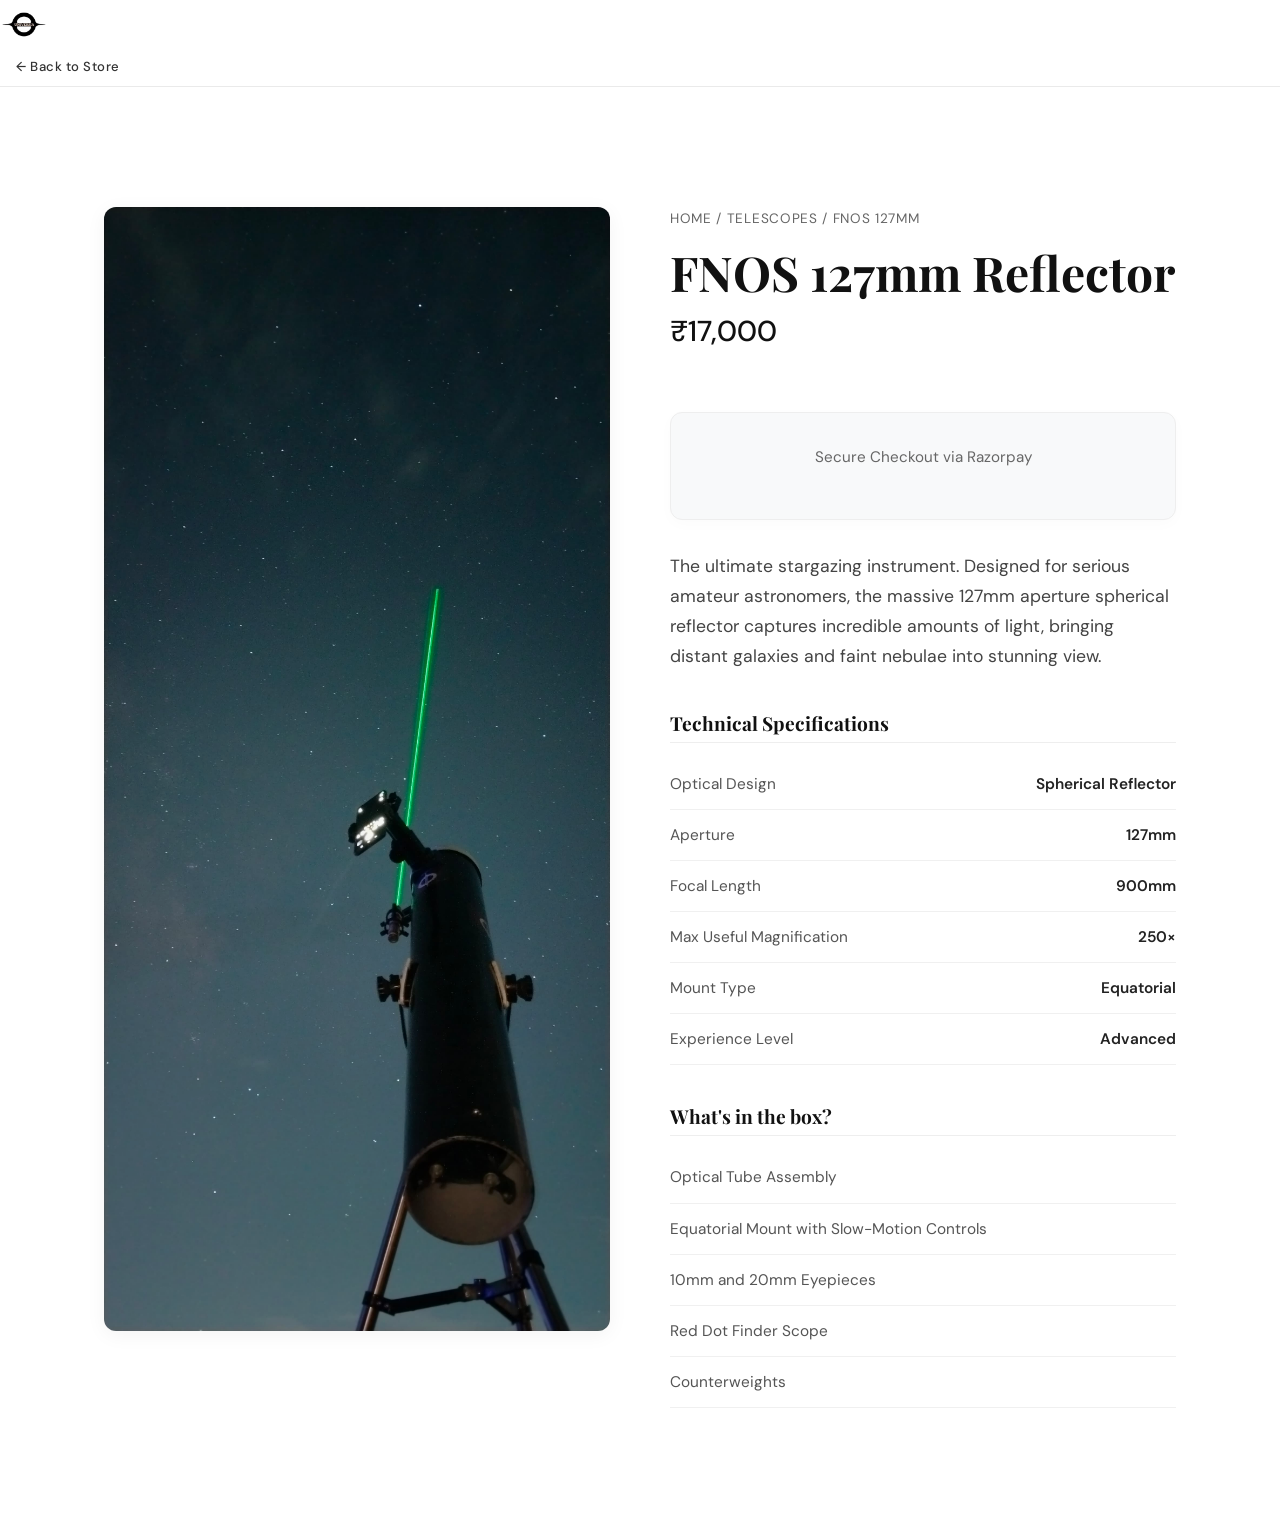
==== product-127mm.html @ 97c92d7d "feat: add dedicated e-commerce product pages with Razorpay placeholder" ====
<!DOCTYPE html>
<html lang="en">
<head>
    <meta charset="UTF-8">
    <meta name="viewport" content="width=device-width, initial-scale=1.0">
    <title>FNOS 127mm Reflector Telescope - Universia</title>
    
    <!-- Fonts -->
    <link rel="preconnect" href="https://fonts.googleapis.com">
    <link rel="preconnect" href="https://fonts.gstatic.com" crossorigin>
    <link href="https://fonts.googleapis.com/css2?family=DM+Sans:opsz,wght@9..40,300;9..40,400;9..40,500;9..40,600&family=Playfair+Display:ital,wght@0,400;0,600;0,700;1,400&display=swap" rel="stylesheet">
    
    <!-- CSS -->
    <link rel="stylesheet" href="styles.css">
    
    <!-- Favicon -->
    <link rel="icon" type="image/x-icon" href="images/favicon.ico">
</head>
<body class="ecommerce-page">
    
    <!-- Navigation -->
    <nav class="navbar ecommerce-nav">
        <div class="nav-container">
            <a href="index.html" class="logo">
                <img src="images/logo.png" alt="Universia Logo" class="logo-img">
            </a>
            <div class="nav-links">
                <a href="index.html#products" class="nav-link">← Back to Store</a>
            </div>
        </div>
    </nav>

    <!-- Product Showcase -->
    <section class="product-showcase">
        <div class="product-showcase-container">
            
            <!-- Left Column: Gallery -->
            <div class="product-gallery">
                <div class="product-main-image">
                    <img src="images/products/fnos-127mm.jpg" alt="FNOS 127mm Telescope">
                </div>
            </div>

            <!-- Right Column: Details & Checkout -->
            <div class="product-details-pane">
                <div class="product-breadcrumbs">
                    <a href="index.html">Home</a> / <a href="index.html#products">Telescopes</a> / FNOS 127mm
                </div>
                
                <h1 class="ecommerce-title">FNOS 127mm Reflector</h1>
                <div class="ecommerce-price">₹17,000</div>

                <!-- RAZORPAY CHECKOUT AREA -->
                <div class="razorpay-checkout-container">
                    <p class="razorpay-placeholder">Secure Checkout via Razorpay</p>
                    
                    <!-- 
                    MANAGER INSTRUCTIONS:
                    Paste your Razorpay Option B Payment Button snippet directly below this comment!
                    It should look something like:
                    <form><script src="https://checkout.razorpay.com/v1/payment-button.js" data-payment_button_id="pl_XXXX"></script></form>
                    -->
                    
                </div>
                <!-- END RAZORPAY CHECKOUT AREA -->

                <div class="ecommerce-description">
                    <p>The ultimate stargazing instrument. Designed for serious amateur astronomers, the massive 127mm aperture spherical reflector captures incredible amounts of light, bringing distant galaxies and faint nebulae into stunning view.</p>
                </div>

                <div class="ecommerce-specs">
                    <h3>Technical Specifications</h3>
                    <ul>
                        <li><span>Optical Design</span> <strong>Spherical Reflector</strong></li>
                        <li><span>Aperture</span> <strong>127mm</strong></li>
                        <li><span>Focal Length</span> <strong>900mm</strong></li>
                        <li><span>Max Useful Magnification</span> <strong>250×</strong></li>
                        <li><span>Mount Type</span> <strong>Equatorial</strong></li>
                        <li><span>Experience Level</span> <strong>Advanced</strong></li>
                    </ul>
                </div>
                
                <div class="ecommerce-specs">
                    <h3>What's in the box?</h3>
                    <ul>
                        <li><span>Optical Tube Assembly</span></li>
                        <li><span>Equatorial Mount with Slow-Motion Controls</span></li>
                        <li><span>10mm and 20mm Eyepieces</span></li>
                        <li><span>Red Dot Finder Scope</span></li>
                        <li><span>Counterweights</span></li>
                    </ul>
                </div>
            </div>
        </div>
    </section>

</body>
</html>
---- styles.css ----
/* ═══════════════════════════════════════════════════════════════
   UNIVERSIA — Main Stylesheet
   Design: Deep space palette with warm amber accents
   Fonts: Playfair Display (serif headings) + DM Sans (body)
   ═══════════════════════════════════════════════════════════════ */

/* ─── Reset & Base ─────────────────────────────────────────── */
*, *::before, *::after {
    margin: 0;
    padding: 0;
    box-sizing: border-box;
}

:root {
    /* Deep space palette */
    --bg-deep: #06080f;
    --bg-primary: #0a0e1a;
    --bg-elevated: #0f1628;
    --bg-card: #111a2e;
    --bg-card-hover: #162040;

    /* Warm amber accent — like starlight */
    --accent: #d4a853;
    --accent-light: #e8c47c;
    --accent-dim: #9a7430;
    --accent-glow: rgba(212, 168, 83, 0.15);
    --accent-glow-strong: rgba(212, 168, 83, 0.3);

    /* Text */
    --text-primary: #e8e4dd;
    --text-secondary: #9a978f;
    --text-dim: #5c5a54;
    --text-inverse: #0a0e1a;

    /* Borders */
    --border-subtle: rgba(232, 196, 124, 0.08);
    --border-medium: rgba(232, 196, 124, 0.15);
    --border-accent: rgba(212, 168, 83, 0.4);

    /* Spacing */
    --section-pad: clamp(80px, 10vw, 140px);
    --container-max: 1200px;
    --container-wide: 1400px;

    /* Type scale */
    --fs-hero: clamp(3.2rem, 8vw, 7rem);
    --fs-h2: clamp(2rem, 4vw, 3.5rem);
    --fs-h3: clamp(1.2rem, 2vw, 1.6rem);
    --fs-body: clamp(0.95rem, 1.2vw, 1.1rem);
    --fs-small: clamp(0.8rem, 0.9vw, 0.9rem);
    --fs-tag: 0.72rem;

    /* Radius */
    --radius-sm: 6px;
    --radius-md: 12px;
    --radius-lg: 20px;
    --radius-xl: 32px;

    /* Transitions */
    --ease-out: cubic-bezier(0.25, 0.46, 0.45, 0.94);
    --ease-spring: cubic-bezier(0.34, 1.56, 0.64, 1);
    --transition-fast: 200ms var(--ease-out);
    --transition-medium: 400ms var(--ease-out);
    --transition-slow: 700ms var(--ease-out);
}

html {
    scroll-behavior: smooth;
    -webkit-font-smoothing: antialiased;
    -moz-osx-font-smoothing: grayscale;
}

body {
    font-family: 'DM Sans', -apple-system, BlinkMacSystemFont, sans-serif;
    font-size: var(--fs-body);
    line-height: 1.7;
    color: var(--text-primary);
    background-color: var(--bg-deep);
    overflow-x: hidden;
}

a {
    color: var(--accent-light);
    text-decoration: none;
    transition: color var(--transition-fast);
}
a:hover {
    color: var(--accent);
}

img {
    max-width: 100%;
    height: auto;
    display: block;
}

h1, h2, h3, h4 {
    font-family: 'Playfair Display', Georgia, 'Times New Roman', serif;
    font-weight: 700;
    line-height: 1.15;
    color: var(--text-primary);
}

/* ─── Utility Classes ──────────────────────────────────────── */
.section-container {
    max-width: var(--container-max);
    margin: 0 auto;
    padding: 0 clamp(20px, 4vw, 40px);
}

.section-tag {
    display: inline-block;
    font-family: 'DM Sans', sans-serif;
    font-size: var(--fs-tag);
    font-weight: 600;
    letter-spacing: 0.2em;
    text-transform: uppercase;
    color: var(--accent);
    margin-bottom: 16px;
    position: relative;
    padding-left: 28px;
}
.section-tag::before {
    content: '';
    position: absolute;
    left: 0;
    top: 50%;
    width: 18px;
    height: 1px;
    background: var(--accent);
}

.section-heading {
    font-size: var(--fs-h2);
    margin-bottom: 20px;
    color: var(--text-primary);
}
.section-heading em {
    color: var(--accent-light);
    font-style: italic;
}

.section-subtext {
    font-size: var(--fs-body);
    color: var(--text-secondary);
    max-width: 560px;
    line-height: 1.8;
}

.section-header.centered {
    text-align: center;
    margin-bottom: 60px;
}
.section-header.centered .section-subtext {
    margin: 0 auto;
}
.section-header.centered .section-tag {
    padding-left: 0;
}
.section-header.centered .section-tag::before {
    display: none;
}

/* ─── Buttons ──────────────────────────────────────────────── */
.btn {
    display: inline-flex;
    align-items: center;
    gap: 8px;
    font-family: 'DM Sans', sans-serif;
    font-size: 0.9rem;
    font-weight: 600;
    padding: 14px 32px;
    border-radius: var(--radius-xl);
    border: none;
    cursor: pointer;
    transition: all var(--transition-medium);
    text-decoration: none;
    letter-spacing: 0.01em;
}

.btn-primary {
    background: linear-gradient(135deg, var(--accent), var(--accent-dim));
    color: var(--text-inverse);
    box-shadow: 0 4px 24px rgba(212, 168, 83, 0.25);
}
.btn-primary:hover {
    transform: translateY(-2px);
    box-shadow: 0 8px 36px rgba(212, 168, 83, 0.4);
    color: var(--text-inverse);
}

.btn-outline {
    background: transparent;
    color: var(--accent-light);
    border: 1px solid var(--border-accent);
}
.btn-outline:hover {
    background: var(--accent-glow);
    transform: translateY(-2px);
    color: var(--accent-light);
}

.btn-small {
    padding: 10px 24px;
    font-size: 0.82rem;
}

.btn-full {
    width: 100%;
    justify-content: center;
}

/* ─── Reveal Animations ───────────────────────────────────── */
.reveal-up {
    opacity: 0;
    transform: translateY(40px);
    transition: opacity 0.8s var(--ease-out), transform 0.8s var(--ease-out);
    transition-delay: var(--delay, 0s);
}
.reveal-up.revealed {
    opacity: 1;
    transform: translateY(0);
}


/* ═══════════════════════════════════════════════════════════
   NAVIGATION
   ═══════════════════════════════════════════════════════════ */
.site-header {
    position: fixed;
    top: 0;
    left: 0;
    right: 0;
    z-index: 1000;
    padding: 0 clamp(20px, 4vw, 48px);
    transition: all var(--transition-medium);
}

.site-header.scrolled {
    background: rgba(6, 8, 15, 0.85);
    backdrop-filter: blur(20px);
    -webkit-backdrop-filter: blur(20px);
    border-bottom: 1px solid var(--border-subtle);
}

.header-inner {
    max-width: var(--container-wide);
    margin: 0 auto;
    display: flex;
    align-items: center;
    justify-content: space-between;
    height: 80px;
}

.logo {
    display: flex;
    align-items: center;
    gap: 10px;
    text-decoration: none;
    color: var(--text-primary);
}
.logo:hover { color: var(--text-primary); }

.logo-mark {
    font-size: 1.4rem;
    color: var(--accent);
    animation: twinkle 3s ease-in-out infinite;
}

.logo-text {
    font-family: 'DM Sans', sans-serif;
    font-size: 1.15rem;
    font-weight: 700;
    letter-spacing: 0.22em;
    color: var(--text-primary);
}

@keyframes twinkle {
    0%, 100% { opacity: 1; transform: scale(1); }
    50% { opacity: 0.6; transform: scale(0.85); }
}

.nav-links {
    display: flex;
    list-style: none;
    gap: 8px;
}

.nav-link {
    font-family: 'DM Sans', sans-serif;
    font-size: 0.82rem;
    font-weight: 500;
    letter-spacing: 0.04em;
    color: var(--text-secondary);
    padding: 8px 16px;
    border-radius: var(--radius-xl);
    transition: all var(--transition-fast);
    text-decoration: none;
}
.nav-link:hover,
.nav-link.active {
    color: var(--text-primary);
    background: rgba(232, 196, 124, 0.06);
}
.nav-link.active {
    color: var(--accent-light);
}

/* Mobile toggle */
.mobile-toggle {
    display: none;
    flex-direction: column;
    gap: 5px;
    background: none;
    border: none;
    cursor: pointer;
    padding: 8px;
    z-index: 1001;
}
.mobile-toggle span {
    width: 24px;
    height: 2px;
    background: var(--text-primary);
    border-radius: 2px;
    transition: all var(--transition-fast);
}
.mobile-toggle.open span:nth-child(1) {
    transform: rotate(45deg) translate(5px, 5px);
}
.mobile-toggle.open span:nth-child(2) {
    opacity: 0;
}
.mobile-toggle.open span:nth-child(3) {
    transform: rotate(-45deg) translate(5px, -5px);
}


/* ═══════════════════════════════════════════════════════════
   HERO SECTION
   ═══════════════════════════════════════════════════════════ */
.hero-section {
    position: relative;
    min-height: 100vh;
    display: flex;
    align-items: center;
    justify-content: center;
    overflow: hidden;
}

.star-canvas {
    position: absolute;
    inset: 0;
    width: 100%;
    height: 100%;
    z-index: 1;
}

.hero-bg-image {
    position: absolute;
    inset: 0;
    background: url('images/hero-bg.png') center/cover no-repeat;
    opacity: 0.35;
    z-index: 2;
}

.hero-overlay {
    position: absolute;
    inset: 0;
    background:
        radial-gradient(ellipse at 30% 80%, rgba(212, 168, 83, 0.06) 0%, transparent 60%),
        linear-gradient(to top, var(--bg-deep) 0%, transparent 40%),
        linear-gradient(to bottom, rgba(6, 8, 15, 0.4) 0%, transparent 30%);
    z-index: 3;
}

.hero-content {
    position: relative;
    z-index: 4;
    text-align: center;
    padding: 0 clamp(20px, 4vw, 40px);
    max-width: 900px;
}

.hero-eyebrow {
    font-family: 'DM Sans', sans-serif;
    font-size: var(--fs-tag);
    font-weight: 500;
    letter-spacing: 0.25em;
    text-transform: uppercase;
    color: var(--accent);
    margin-bottom: 24px;
    opacity: 0.9;
}

.hero-title {
    font-size: var(--fs-hero);
    font-weight: 800;
    line-height: 1.05;
    margin-bottom: 28px;
}

.hero-line {
    display: block;
}

.hero-line-accent {
    color: var(--accent-light);
    font-style: italic;
    position: relative;
}

.hero-subtitle {
    font-size: clamp(1rem, 1.4vw, 1.2rem);
    color: var(--text-secondary);
    max-width: 620px;
    margin: 0 auto 40px;
    line-height: 1.8;
}

.hero-cta {
    display: flex;
    gap: 16px;
    justify-content: center;
    flex-wrap: wrap;
    margin-bottom: 80px;
}

.hero-scroll-hint {
    display: flex;
    flex-direction: column;
    align-items: center;
    gap: 12px;
    color: var(--text-dim);
    font-size: 0.72rem;
    letter-spacing: 0.15em;
    text-transform: uppercase;
}

.scroll-line {
    width: 1px;
    height: 40px;
    background: linear-gradient(to bottom, var(--accent-dim), transparent);
    animation: scrollPulse 2s ease-in-out infinite;
}

@keyframes scrollPulse {
    0%, 100% { opacity: 0.3; transform: scaleY(0.6); }
    50% { opacity: 1; transform: scaleY(1); }
}


/* ═══════════════════════════════════════════════════════════
   ABOUT SECTION
   ═══════════════════════════════════════════════════════════ */
.about-section {
    padding: var(--section-pad) 0;
    position: relative;
    background: var(--bg-primary);
}

.about-section::before {
    content: '';
    position: absolute;
    top: 0;
    left: 0;
    right: 0;
    height: 1px;
    background: linear-gradient(90deg, transparent, var(--border-medium), transparent);
}

.about-grid {
    display: grid;
    grid-template-columns: 1fr 1fr;
    gap: clamp(40px, 6vw, 100px);
    align-items: center;
}

.about-text .section-heading {
    margin-bottom: 28px;
}

.about-description {
    color: var(--text-secondary);
    margin-bottom: 20px;
    line-height: 1.85;
}

.about-stats {
    display: grid;
    grid-template-columns: repeat(3, 1fr);
    gap: 24px;
    margin-top: 40px;
    padding-top: 32px;
    border-top: 1px solid var(--border-subtle);
}

.stat {
    text-align: left;
}

.stat-number {
    font-family: 'Playfair Display', serif;
    font-size: clamp(2rem, 3vw, 2.8rem);
    font-weight: 700;
    color: var(--accent-light);
    display: inline;
}

.stat-suffix {
    font-family: 'Playfair Display', serif;
    font-size: clamp(1.4rem, 2vw, 1.8rem);
    color: var(--accent);
}

.stat-label {
    display: block;
    font-size: var(--fs-small);
    color: var(--text-dim);
    margin-top: 4px;
    letter-spacing: 0.02em;
}

/* About visual — stacked images */
.about-visual {
    position: relative;
}

.about-image-stack {
    position: relative;
    aspect-ratio: 4/5;
}

.about-img {
    border-radius: var(--radius-lg);
    overflow: hidden;
    box-shadow: 0 20px 60px rgba(0, 0, 0, 0.4);
}

.about-img img {
    width: 100%;
    height: 100%;
    object-fit: cover;
}

.about-img-main {
    width: 85%;
    height: 80%;
    position: relative;
    z-index: 2;
}

.about-img-accent {
    position: absolute;
    bottom: 0;
    right: 0;
    width: 55%;
    height: 50%;
    z-index: 3;
    border: 3px solid var(--bg-primary);
}

.about-decoration {
    position: absolute;
    top: -20px;
    right: 30px;
    width: 120px;
    height: 120px;
    color: var(--accent-dim);
    opacity: 0.4;
    z-index: 1;
    animation: orbitSpin 20s linear infinite;
}

@keyframes orbitSpin {
    from { transform: rotate(0deg); }
    to { transform: rotate(360deg); }
}


/* ═══════════════════════════════════════════════════════════
   PRODUCTS SECTION
   ═══════════════════════════════════════════════════════════ */
.products-section {
    padding: var(--section-pad) 0;
    position: relative;
    background: var(--bg-deep);
}

.products-grid {
    display: grid;
    grid-template-columns: repeat(3, 1fr);
    gap: 28px;
    margin-top: 20px;
}

.product-card {
    background: var(--bg-card);
    border-radius: var(--radius-lg);
    border: 1px solid var(--border-subtle);
    overflow: hidden;
    transition: all var(--transition-medium);
    position: relative;
}

.product-card:hover {
    transform: translateY(-8px);
    border-color: var(--border-medium);
    box-shadow: 0 20px 60px rgba(0, 0, 0, 0.3);
}

.product-card-featured {
    border-color: var(--border-accent);
    background: linear-gradient(175deg, var(--bg-card-hover), var(--bg-card));
}
.product-card-featured:hover {
    border-color: var(--accent);
    box-shadow: 0 20px 60px rgba(212, 168, 83, 0.15), 0 0 0 1px var(--accent-glow);
}

.product-badge {
    position: absolute;
    top: 16px;
    left: 16px;
    z-index: 5;
    font-family: 'DM Sans', sans-serif;
    font-size: 0.68rem;
    font-weight: 700;
    letter-spacing: 0.1em;
    text-transform: uppercase;
    padding: 5px 14px;
    border-radius: var(--radius-xl);
    background: rgba(255, 255, 255, 0.08);
    color: var(--text-secondary);
    backdrop-filter: blur(8px);
}

.product-badge-gold {
    background: rgba(212, 168, 83, 0.2);
    color: var(--accent-light);
    border: 1px solid rgba(212, 168, 83, 0.3);
}

.product-image {
    position: relative;
    height: 260px;
    display: flex;
    align-items: center;
    justify-content: center;
    padding: 20px;
    overflow: hidden;
    background: linear-gradient(180deg, rgba(15, 22, 40, 0.5), rgba(17, 26, 46, 0.8));
}

.product-image img {
    max-height: 220px;
    width: auto;
    object-fit: contain;
    transition: transform var(--transition-medium);
    filter: drop-shadow(0 10px 30px rgba(0, 0, 0, 0.5));
}

.product-card:hover .product-image img {
    transform: scale(1.05);
}

.product-glow {
    position: absolute;
    bottom: -20px;
    left: 50%;
    transform: translateX(-50%);
    width: 120px;
    height: 60px;
    background: radial-gradient(ellipse, var(--accent-glow) 0%, transparent 70%);
    opacity: 0;
    transition: opacity var(--transition-medium);
}
.product-card:hover .product-glow {
    opacity: 1;
}

.product-info {
    padding: 24px;
}

.product-name {
    font-family: 'DM Sans', sans-serif;
    font-size: 1.2rem;
    font-weight: 700;
    margin-bottom: 2px;
}

.product-type {
    font-size: var(--fs-small);
    color: var(--text-dim);
    margin-bottom: 20px;
}

.product-specs {
    list-style: none;
    display: flex;
    flex-direction: column;
    gap: 8px;
    margin-bottom: 24px;
}

.product-specs li {
    display: flex;
    justify-content: space-between;
    font-size: var(--fs-small);
    padding-bottom: 8px;
    border-bottom: 1px solid var(--border-subtle);
}

.spec-label {
    color: var(--text-dim);
}
.spec-value {
    color: var(--text-primary);
    font-weight: 600;
}

.product-footer {
    display: flex;
    align-items: center;
    justify-content: space-between;
    padding-top: 4px;
}

.product-price {
    font-family: 'Playfair Display', serif;
    font-size: 1.5rem;
    font-weight: 700;
    color: var(--accent-light);
}


/* ═══════════════════════════════════════════════════════════
   EXPERIENCES SECTION
   ═══════════════════════════════════════════════════════════ */
.experiences-section {
    padding: var(--section-pad) 0;
    background: var(--bg-primary);
    position: relative;
}

.experiences-section::before {
    content: '';
    position: absolute;
    top: 0;
    left: 0;
    right: 0;
    height: 1px;
    background: linear-gradient(90deg, transparent, var(--border-medium), transparent);
}

.experiences-section .section-header {
    margin-bottom: 50px;
}

.experiences-grid {
    display: grid;
    grid-template-columns: 1fr 1fr;
    gap: 28px;
}

.experience-card {
    background: var(--bg-card);
    border-radius: var(--radius-lg);
    overflow: hidden;
    border: 1px solid var(--border-subtle);
    transition: all var(--transition-medium);
}

.experience-card:hover {
    transform: translateY(-4px);
    border-color: var(--border-medium);
    box-shadow: 0 16px 48px rgba(0, 0, 0, 0.3);
}

.experience-card-wide {
    grid-column: span 2;
    display: grid;
    grid-template-columns: 1.2fr 1fr;
}

.experience-image {
    position: relative;
    height: 220px;
    overflow: hidden;
}

.experience-card-wide .experience-image {
    height: 100%;
    min-height: 280px;
}

.experience-image img {
    width: 100%;
    height: 100%;
    object-fit: cover;
    transition: transform var(--transition-slow);
}
.experience-card:hover .experience-image img {
    transform: scale(1.05);
}

.experience-date {
    position: absolute;
    top: 16px;
    right: 16px;
    padding: 6px 16px;
    border-radius: var(--radius-xl);
    background: rgba(6, 8, 15, 0.7);
    backdrop-filter: blur(8px);
}

.date-label {
    font-family: 'DM Sans', sans-serif;
    font-size: 0.72rem;
    font-weight: 600;
    letter-spacing: 0.08em;
    color: var(--accent-light);
    text-transform: uppercase;
}

.experience-info {
    padding: 28px;
}

.experience-category {
    font-family: 'DM Sans', sans-serif;
    font-size: var(--fs-tag);
    font-weight: 600;
    letter-spacing: 0.15em;
    text-transform: uppercase;
    color: var(--accent);
    margin-bottom: 8px;
    display: block;
}

.experience-title {
    font-size: var(--fs-h3);
    margin-bottom: 12px;
}

.experience-desc {
    font-size: var(--fs-small);
    color: var(--text-secondary);
    margin-bottom: 20px;
    line-height: 1.7;
}


/* ═══════════════════════════════════════════════════════════
   GALLERY SECTION
   ═══════════════════════════════════════════════════════════ */
.gallery-section {
    padding: var(--section-pad) 0;
    background: var(--bg-deep);
}

.gallery-grid {
    display: grid;
    grid-template-columns: repeat(3, 1fr);
    grid-auto-rows: 260px;
    gap: 16px;
}

.gallery-item {
    position: relative;
    border-radius: var(--radius-md);
    overflow: hidden;
    cursor: pointer;
}

.gallery-item img {
    width: 100%;
    height: 100%;
    object-fit: cover;
    transition: transform 0.6s var(--ease-out);
}
.gallery-item:hover img {
    transform: scale(1.08);
}

.gallery-item-tall {
    grid-row: span 2;
}

.gallery-item-wide {
    grid-column: span 2;
}

.gallery-caption {
    position: absolute;
    bottom: 0;
    left: 0;
    right: 0;
    padding: 20px;
    background: linear-gradient(to top, rgba(6, 8, 15, 0.9) 0%, transparent 100%);
    transform: translateY(100%);
    transition: transform var(--transition-medium);
}
.gallery-item:hover .gallery-caption {
    transform: translateY(0);
}

.gallery-caption span {
    display: block;
    font-family: 'Playfair Display', serif;
    font-size: 1.1rem;
    font-weight: 600;
    color: var(--text-primary);
}

.gallery-caption small {
    font-size: 0.75rem;
    color: var(--text-dim);
    letter-spacing: 0.05em;
}


/* ═══════════════════════════════════════════════════════════
   TESTIMONIALS SECTION
   ═══════════════════════════════════════════════════════════ */
.testimonials-section {
    padding: var(--section-pad) 0;
    background: var(--bg-primary);
    position: relative;
    overflow: hidden;
}

.testimonials-section::before {
    content: '';
    position: absolute;
    top: 0;
    left: 0;
    right: 0;
    height: 1px;
    background: linear-gradient(90deg, transparent, var(--border-medium), transparent);
}

.testimonials-track {
    display: grid;
    grid-template-columns: repeat(4, 1fr);
    gap: 24px;
}

.testimonial-card {
    background: var(--bg-card);
    border: 1px solid var(--border-subtle);
    border-radius: var(--radius-lg);
    padding: 32px;
    transition: all var(--transition-medium);
}
.testimonial-card:hover {
    border-color: var(--border-medium);
    transform: translateY(-4px);
}

.testimonial-stars {
    color: var(--accent);
    font-size: 0.9rem;
    letter-spacing: 2px;
    margin-bottom: 16px;
}

.testimonial-text {
    font-size: var(--fs-small);
    color: var(--text-secondary);
    line-height: 1.8;
    margin-bottom: 24px;
    font-style: italic;
}

.testimonial-author {
    display: flex;
    align-items: center;
    gap: 12px;
}

.author-avatar {
    width: 40px;
    height: 40px;
    border-radius: 50%;
    background: linear-gradient(135deg, var(--accent-dim), var(--accent));
    display: flex;
    align-items: center;
    justify-content: center;
    font-family: 'DM Sans', sans-serif;
    font-weight: 700;
    font-size: 0.85rem;
    color: var(--text-inverse);
    flex-shrink: 0;
}

.author-name {
    display: block;
    font-size: 0.85rem;
    font-weight: 600;
    color: var(--text-primary);
}

.author-detail {
    font-size: 0.72rem;
    color: var(--text-dim);
}


/* ═══════════════════════════════════════════════════════════
   CONTACT SECTION
   ═══════════════════════════════════════════════════════════ */
.contact-section {
    padding: var(--section-pad) 0;
    background: var(--bg-deep);
}

.contact-grid {
    display: grid;
    grid-template-columns: 1fr 1.1fr;
    gap: clamp(40px, 6vw, 80px);
    align-items: start;
}

.contact-description {
    color: var(--text-secondary);
    margin-bottom: 36px;
    line-height: 1.8;
}

.contact-details {
    display: flex;
    flex-direction: column;
    gap: 20px;
}

.contact-item {
    display: flex;
    gap: 16px;
    align-items: flex-start;
}

.contact-icon {
    font-size: 1.2rem;
    flex-shrink: 0;
    margin-top: 2px;
}

.contact-item strong {
    display: block;
    font-size: 0.85rem;
    font-weight: 600;
    color: var(--text-primary);
    margin-bottom: 2px;
}

.contact-item p {
    font-size: var(--fs-small);
    color: var(--text-secondary);
    line-height: 1.6;
}

.contact-item a {
    color: var(--accent-light);
}
.contact-item a:hover {
    color: var(--accent);
    text-decoration: underline;
}

/* Contact Form */
.contact-form-wrap {
    background: var(--bg-card);
    border: 1px solid var(--border-subtle);
    border-radius: var(--radius-lg);
    padding: clamp(28px, 4vw, 40px);
}

.contact-form {
    display: flex;
    flex-direction: column;
    gap: 20px;
}

.form-row {
    display: grid;
    grid-template-columns: 1fr 1fr;
    gap: 16px;
}

.form-group {
    display: flex;
    flex-direction: column;
    gap: 6px;
}

.form-group label {
    font-size: 0.78rem;
    font-weight: 600;
    color: var(--text-secondary);
    letter-spacing: 0.03em;
}

.form-group input,
.form-group select,
.form-group textarea {
    font-family: 'DM Sans', sans-serif;
    font-size: 0.9rem;
    padding: 12px 16px;
    border: 1px solid var(--border-subtle);
    border-radius: var(--radius-sm);
    background: var(--bg-elevated);
    color: var(--text-primary);
    outline: none;
    transition: border-color var(--transition-fast);
}

.form-group input::placeholder,
.form-group textarea::placeholder {
    color: var(--text-dim);
}

.form-group input:focus,
.form-group select:focus,
.form-group textarea:focus {
    border-color: var(--accent-dim);
    box-shadow: 0 0 0 3px var(--accent-glow);
}

.form-group select {
    cursor: pointer;
    appearance: none;
    background-image: url("data:image/svg+xml,%3Csvg width='12' height='8' viewBox='0 0 12 8' fill='none' xmlns='http://www.w3.org/2000/svg'%3E%3Cpath d='M1 1.5L6 6.5L11 1.5' stroke='%239a978f' stroke-width='1.5' stroke-linecap='round' stroke-linejoin='round'/%3E%3C/svg%3E");
    background-repeat: no-repeat;
    background-position: right 16px center;
    padding-right: 40px;
}

.form-group textarea {
    resize: vertical;
    min-height: 100px;
}


/* ═══════════════════════════════════════════════════════════
   FOOTER
   ═══════════════════════════════════════════════════════════ */
.site-footer {
    background: var(--bg-primary);
    border-top: 1px solid var(--border-subtle);
    padding: 60px 0 0;
}

.footer-inner {
    max-width: var(--container-max);
    margin: 0 auto;
    padding: 0 clamp(20px, 4vw, 40px);
}

.footer-top {
    display: grid;
    grid-template-columns: 1.5fr 2fr;
    gap: 60px;
    padding-bottom: 48px;
}

.footer-tagline {
    color: var(--text-dim);
    font-size: var(--fs-small);
    margin-top: 12px;
    max-width: 300px;
    line-height: 1.7;
}

.footer-links-group {
    display: grid;
    grid-template-columns: repeat(3, 1fr);
    gap: 40px;
}

.footer-col h4 {
    font-family: 'DM Sans', sans-serif;
    font-size: 0.82rem;
    font-weight: 700;
    letter-spacing: 0.08em;
    text-transform: uppercase;
    color: var(--text-primary);
    margin-bottom: 16px;
}

.footer-col ul {
    list-style: none;
    display: flex;
    flex-direction: column;
    gap: 10px;
}

.footer-col a {
    font-size: var(--fs-small);
    color: var(--text-dim);
    transition: color var(--transition-fast);
}
.footer-col a:hover {
    color: var(--accent-light);
}

.footer-bottom {
    border-top: 1px solid var(--border-subtle);
    padding: 24px 0;
    text-align: center;
}

.footer-bottom p {
    font-size: 0.78rem;
    color: var(--text-dim);
}


/* ═══════════════════════════════════════════════════════════
   WHATSAPP FAB
   ═══════════════════════════════════════════════════════════ */
.whatsapp-fab {
    position: fixed;
    bottom: 28px;
    right: 28px;
    z-index: 900;
    width: 56px;
    height: 56px;
    border-radius: 50%;
    background: #25d366;
    display: flex;
    align-items: center;
    justify-content: center;
    box-shadow: 0 4px 20px rgba(37, 211, 102, 0.35);
    transition: all var(--transition-fast);
}
.whatsapp-fab:hover {
    transform: scale(1.1) translateY(-2px);
    box-shadow: 0 8px 30px rgba(37, 211, 102, 0.5);
}


/* ═══════════════════════════════════════════════════════════
   LIGHTBOX
   ═══════════════════════════════════════════════════════════ */
.lightbox {
    display: none;
    position: fixed;
    inset: 0;
    z-index: 2000;
    background: rgba(6, 8, 15, 0.95);
    backdrop-filter: blur(10px);
    align-items: center;
    justify-content: center;
    padding: 40px;
}
.lightbox.open {
    display: flex;
}

.lightbox-close {
    position: absolute;
    top: 24px;
    right: 32px;
    font-size: 2rem;
    color: var(--text-primary);
    background: none;
    border: none;
    cursor: pointer;
    transition: color var(--transition-fast);
    z-index: 2001;
}
.lightbox-close:hover {
    color: var(--accent);
}

.lightbox-img {
    max-width: 90vw;
    max-height: 85vh;
    object-fit: contain;
    border-radius: var(--radius-md);
}


/* ═══════════════════════════════════════════════════════════
   RESPONSIVE DESIGN
   ═══════════════════════════════════════════════════════════ */

/* Tablet */
@media (max-width: 1024px) {
    .products-grid {
        grid-template-columns: repeat(3, 1fr);
        gap: 20px;
    }

    .testimonials-track {
        grid-template-columns: repeat(2, 1fr);
    }

    .about-grid {
        gap: 40px;
    }
}

/* ═══════════════════════════════════════════════════════════════
   TEAM SECTION
   ═══════════════════════════════════════════════════════════════ */
.team-section {
    padding: var(--section-pad) 0;
    background: var(--bg-deep);
}
.team-accordion {
    display: flex;
    width: 100%;
    height: 600px;
    gap: 16px;
}
.team-slice {
    flex: 1;
    position: relative;
    border-radius: var(--radius-lg);
    overflow: hidden;
    transition: flex 0.6s cubic-bezier(0.25, 1, 0.5, 1);
    cursor: pointer;
    background: var(--bg-card);
}
.team-slice:hover {
    flex: 2.5;
}
.slice-bg {
    position: absolute;
    top: 0; 
    left: 0; 
    width: 100%; 
    height: 100%;
}
.slice-bg img {
    width: 100%; 
    height: 100%; 
    object-fit: cover;
    object-position: center 20%;
    filter: grayscale(100%) contrast(1.1);
    transition: filter 0.6s cubic-bezier(0.25, 1, 0.5, 1), transform 0.6s cubic-bezier(0.25, 1, 0.5, 1);
}
.team-slice:hover .slice-bg img {
    filter: grayscale(0) contrast(1.1);
    transform: scale(1.05);
}
.slice-content {
    position: absolute;
    bottom: 0; 
    left: 0; 
    width: 100%;
    padding: 40px 32px;
    background: linear-gradient(0deg, rgba(10,14,26,0.95) 0%, rgba(10,14,26,0.8) 50%, transparent 100%);
    display: flex;
    flex-direction: column;
    justify-content: flex-end;
    height: 100%;
}
.slice-header {
    transform: translateY(0);
    transition: transform 0.6s cubic-bezier(0.25, 1, 0.5, 1);
}
.team-name {
    font-family: 'Playfair Display', serif;
    font-size: 1.8rem;
    margin-bottom: 8px;
    color: var(--text-primary);
    white-space: nowrap;
}
.team-role {
    font-size: 0.85rem;
    font-weight: 700;
    color: var(--accent);
    display: inline-block;
    letter-spacing: 0.1em;
    text-transform: uppercase;
}
.slice-body {
    opacity: 0;
    max-height: 0;
    overflow: hidden;
    transition: opacity 0.6s cubic-bezier(0.25, 1, 0.5, 1), max-height 0.6s cubic-bezier(0.25, 1, 0.5, 1), margin-top 0.6s cubic-bezier(0.25, 1, 0.5, 1);
}
.team-bio {
    font-size: 0.95rem;
    color: var(--text-secondary);
    line-height: 1.6;
    margin-bottom: 16px;
    /* Limit width to prevent text stretching on large screens */
    max-width: 400px;
}
.team-slice:hover .slice-header {
    transform: translateY(-16px);
}
.team-slice:hover .slice-body {
    opacity: 1;
    max-height: 300px;
    margin-top: 16px;
}
.slice-easter-egg {
    display: flex;
    gap: 8px;
    align-items: baseline;
    border-top: 1px solid var(--border-subtle);
    padding-top: 12px;
}
.slice-easter-egg .detail-label {
    font-size: 0.75rem;
    text-transform: uppercase;
    letter-spacing: 0.1em;
    color: var(--text-secondary);
}
.slice-easter-egg .detail-value {
    font-family: 'Playfair Display', serif;
    font-size: 1.2rem;
    font-style: italic;
    color: var(--accent);
}
@media (max-width: 860px) {
    .team-accordion {
        flex-direction: column;
        height: 1200px;
    }
    .team-slice {
        flex: 1;
    }
    .team-slice:hover {
        flex: 1.5;
    }
    .team-name {
        white-space: normal;
    }
}
.about-photos {
    margin-top: 80px;
    overflow: hidden;
    position: relative;
    padding: 20px 0;
}
.about-photos::before, .about-photos::after {
    content: '';
    position: absolute;
    top: 0;
    bottom: 0;
    width: 100px;
    z-index: 2;
}
.about-photos::before { left: 0; background: linear-gradient(to right, var(--bg-primary), transparent); }
.about-photos::after { right: 0; background: linear-gradient(to left, var(--bg-primary), transparent); }

.about-photos-scroll {
    display: flex;
    gap: 16px;
    width: max-content;
    animation: scrollPhotos 40s linear infinite;
}
.about-photos:hover .about-photos-scroll {
    animation-play-state: paused;
}
.about-photo-item {
    width: 260px;
    height: 180px;
    border-radius: var(--radius-md);
    overflow: hidden;
    flex-shrink: 0;
}
.about-photo-item img {
    width: 100%;
    height: 100%;
    object-fit: cover;
    transition: transform var(--transition-medium);
}
.about-photo-item:hover img {
    transform: scale(1.1);
}
@keyframes scrollPhotos {
    0% { transform: translateX(0); }
    100% { transform: translateX(-50%); }
}

/* ─── Gallery & Reviews Updates ─── */
.logo-img {
    height: 48px;
    width: auto;
}
.gallery-filters {
    display: flex;
    justify-content: center;
    gap: 12px;
    margin-bottom: 40px;
    flex-wrap: wrap;
}
.gallery-filter {
    background: transparent;
    border: 1px solid var(--border-medium);
    color: var(--text-secondary);
    padding: 8px 24px;
    border-radius: var(--radius-xl);
    cursor: pointer;
    font-family: 'DM Sans', sans-serif;
    font-size: 0.9rem;
    transition: all var(--transition-fast);
}
.gallery-filter.active, .gallery-filter:hover {
    background: var(--accent-glow);
    color: var(--accent-light);
    border-color: var(--accent);
}
.gallery-masonry {
    display: grid;
    grid-template-columns: repeat(auto-fill, minmax(280px, 1fr));
    gap: 16px;
    grid-auto-flow: dense;
}
.team-hover-detail {
    position: absolute;
    bottom: 0;
    left: 0;
    width: 100%;
    height: 100%;
    background: rgba(10, 14, 26, 0.85);
    backdrop-filter: blur(8px);
    -webkit-backdrop-filter: blur(8px);
    padding: 24px;
    display: flex;
    flex-direction: column;
    justify-content: center;
    align-items: center;
    text-align: center;
    transform: translateY(100%);
    opacity: 0;
    transition: all 0.4s cubic-bezier(0.165, 0.84, 0.44, 1);
}
.team-card:hover .team-hover-detail {
    transform: translateY(0);
    opacity: 1;
}
.team-hover-detail .detail-label {
    display: block;
    font-size: 0.8rem;
    text-transform: uppercase;
    letter-spacing: 0.1em;
    color: var(--text-secondary);
    margin-bottom: 8px;
    transform: translateY(20px);
    opacity: 0;
    transition: all 0.4s cubic-bezier(0.165, 0.84, 0.44, 1) 0.1s;
}
.team-hover-detail .detail-value {
    display: block;
    font-family: 'Playfair Display', serif;
    font-size: 1.6rem;
    font-style: italic;
    color: var(--accent);
    transform: translateY(20px);
    opacity: 0;
    transition: all 0.4s cubic-bezier(0.165, 0.84, 0.44, 1) 0.2s;
}
.team-card:hover .team-hover-detail .detail-label,
.team-card:hover .team-hover-detail .detail-value {
    transform: translateY(0);
    opacity: 1;
}
.gallery-item {
    height: 240px;
    border-radius: var(--radius-md);
    overflow: hidden;
    cursor: pointer;
    position: relative;
    display: none; /* hidden by default, shown by js */
}
.gallery-item.show {
    display: block;
    animation: fadeIn 0.5s ease-out forwards;
}
@keyframes fadeIn {
    from { opacity: 0; transform: translateY(10px); }
    to { opacity: 1; transform: translateY(0); }
}
.video-play-overlay {
    position: absolute;
    inset: 0;
    background: rgba(0,0,0,0.3);
    display: flex;
    align-items: center;
    justify-content: center;
    opacity: 0.8;
    transition: opacity var(--transition-fast);
}
.gallery-item:hover .video-play-overlay { opacity: 1; }
.play-icon {
    font-size: 3rem;
    color: var(--accent-light);
    filter: drop-shadow(0 4px 8px rgba(0,0,0,0.5));
}
.gallery-load-more {
    text-align: center;
    margin-top: 40px;
}

.reviews-section {
    padding: var(--section-pad) 0;
    background: var(--bg-primary);
    position: relative;
}
.reviews-section::before {
    content: '';
    position: absolute;
    top: 0;
    left: 0;
    right: 0;
    height: 1px;
    background: linear-gradient(90deg, transparent, var(--border-medium), transparent);
}
.reviews-grid {
    display: flex;
    overflow-x: auto;
    gap: 24px;
    padding: 20px 0;
    scroll-snap-type: x mandatory;
    scrollbar-width: thin;
    scrollbar-color: var(--accent-dim) var(--bg-card);
}
.reviews-grid::-webkit-scrollbar {
    height: 8px;
}
.reviews-grid::-webkit-scrollbar-track {
    background: var(--bg-card);
    border-radius: 4px;
}
.reviews-grid::-webkit-scrollbar-thumb {
    background: var(--accent-dim);
    border-radius: 4px;
}
.review-video-card {
    flex: 0 0 300px;
    height: 500px;
    border-radius: var(--radius-lg);
    overflow: hidden;
    scroll-snap-align: start;
    border: 1px solid var(--border-subtle);
    background: #000;
}
.review-video-card video {
    width: 100%;
    height: 100%;
    object-fit: cover;
}
.lightbox-video {
    max-width: 90vw;
    max-height: 85vh;
    border-radius: var(--radius-md);
}

/* ─── Global Scrollbar ─── */
::-webkit-scrollbar {
    width: 10px;
    height: 10px;
}
::-webkit-scrollbar-track {
    background: var(--bg-deep);
}
::-webkit-scrollbar-thumb {
    background: var(--border-accent);
    border-radius: var(--radius-sm);
}
::-webkit-scrollbar-thumb:hover {
    background: var(--accent-dim);
}

/* ─── Preloader ─── */
.preloader {
    position: fixed;
    inset: 0;
    background: var(--bg-deep);
    z-index: 9999;
    display: flex;
    align-items: center;
    justify-content: center;
    transition: opacity 0.8s ease-out, visibility 0.8s ease-out;
}
.preloader.fade-out {
    opacity: 0;
    visibility: hidden;
}
.preloader-content {
    text-align: center;
    display: flex;
    flex-direction: column;
    align-items: center;
    gap: 20px;
}
.preloader-orbit {
    width: 80px;
    height: 80px;
    animation: pulse 2s infinite ease-in-out;
}
.orbit-spin {
    transform-origin: center;
    animation: spin 1.5s linear infinite;
}
.orbit-planet {
    transform-origin: center;
    animation: spin 3s linear infinite reverse;
}
@keyframes spin {
    to { transform: rotate(360deg); }
}
@keyframes pulse {
    0%, 100% { filter: drop-shadow(0 0 8px var(--accent-glow)); }
    50% { filter: drop-shadow(0 0 20px var(--accent-glow-strong)); }
}
.preloader-text {
    font-family: 'DM Sans', sans-serif;
    font-size: 0.85rem;
    letter-spacing: 0.2em;
    text-transform: uppercase;
    color: var(--accent);
    animation: twinkle 1.5s infinite;
}

/* ─── Team Hover Details ─── */
.team-photo {
    position: relative;
}
.team-hover-detail {
    position: absolute;
    inset: 0;
    background: rgba(10, 14, 26, 0.85);
    backdrop-filter: blur(4px);
    -webkit-backdrop-filter: blur(4px);
    display: flex;
    flex-direction: column;
    align-items: center;
    justify-content: center;
    opacity: 0;
    transform: translateY(20px);
    transition: all var(--transition-medium);
    padding: 20px;
    text-align: center;
}
.team-card:hover .team-hover-detail {
    opacity: 1;
    transform: translateY(0);
}
.team-hover-detail .detail-label {
    font-size: var(--fs-tag);
    color: var(--text-secondary);
    text-transform: uppercase;
    letter-spacing: 0.1em;
    margin-bottom: 8px;
}
.team-hover-detail .detail-value {
    font-family: 'Playfair Display', serif;
    font-size: 1.6rem;
    color: var(--accent-light);
    font-weight: 700;
}

/* ─── Review Custom Video Player ─── */
.review-video-card {
    position: relative;
    cursor: pointer;
}
.review-play-btn {
    position: absolute;
    inset: 0;
    background: rgba(0, 0, 0, 0.4);
    display: flex;
    align-items: center;
    justify-content: center;
    transition: all var(--transition-fast);
}
.review-video-card:hover .review-play-btn {
    background: rgba(0, 0, 0, 0.2);
}
.review-video-card.is-playing .review-play-btn {
    opacity: 0;
    pointer-events: none;
}
.review-play-btn .play-icon {
    font-size: 3.5rem;
    color: rgba(255, 255, 255, 0.9);
    filter: drop-shadow(0 4px 12px rgba(0,0,0,0.4));
    transition: transform var(--transition-fast);
}
.review-video-card:hover .play-icon {
    transform: scale(1.1);
    color: var(--accent-light);
}

/* ─── FAQ Section ─── */
.faq-section {
    padding: var(--section-pad) 0;
    background: var(--bg-deep);
}
.faq-list {
    max-width: 800px;
    margin: 0 auto;
    display: flex;
    flex-direction: column;
    gap: 16px;
}
.faq-item {
    border: 1px solid var(--border-subtle);
    border-radius: var(--radius-md);
    background: var(--bg-card);
    overflow: hidden;
    transition: border-color var(--transition-fast);
}
.faq-item:hover {
    border-color: var(--border-medium);
}
.faq-question {
    width: 100%;
    text-align: left;
    background: transparent;
    border: none;
    padding: 24px;
    font-family: 'DM Sans', sans-serif;
    font-size: 1.1rem;
    font-weight: 600;
    color: var(--text-primary);
    cursor: pointer;
    display: flex;
    justify-content: space-between;
    align-items: center;
}
.faq-icon {
    font-size: 1.5rem;
    font-weight: 300;
    color: var(--accent);
    transition: transform var(--transition-medium);
}
.faq-item.active .faq-icon {
    transform: rotate(45deg);
}
.faq-answer {
    padding: 0 24px;
    max-height: 0;
    overflow: hidden;
    transition: max-height var(--transition-medium), padding var(--transition-medium);
}
.faq-item.active .faq-answer {
    padding: 0 24px 24px;
    max-height: 500px;
}
.faq-answer p {
    color: var(--text-secondary);
    line-height: 1.7;
    margin: 0;
}

/* ─── Custom Cursor ─── */
@media (pointer: fine) {
    body, body * {
        cursor: none !important;
    }
}
.custom-cursor-dot {
    position: fixed;
    top: 0;
    left: 0;
    width: 6px;
    height: 6px;
    background-color: var(--accent);
    border-radius: 50%;
    transform: translate(-50%, -50%);
    pointer-events: none;
    z-index: 99999;
    transition: opacity 0.3s;
}
.custom-cursor-follower {
    position: fixed;
    top: 0;
    left: 0;
    width: 32px;
    height: 32px;
    border: 1px solid rgba(212, 168, 83, 0.5);
    border-radius: 50%;
    transform: translate(-50%, -50%);
    pointer-events: none;
    z-index: 99998;
    transition: width 0.3s cubic-bezier(0.175, 0.885, 0.32, 1.275), 
                height 0.3s cubic-bezier(0.175, 0.885, 0.32, 1.275), 
                background 0.3s, 
                border 0.3s,
                opacity 0.3s;
}
.custom-cursor-follower.hover-active {
    width: 60px;
    height: 60px;
    background: rgba(212, 168, 83, 0.1);
    border-color: transparent;
}
@media (max-width: 860px) {
    .custom-cursor-dot, .custom-cursor-follower {
        display: none !important;
    }
}

/* ─── Ambient Orbs ─── */
.ambient-orb {
    position: absolute;
    border-radius: 50%;
    filter: blur(120px);
    opacity: 0.4;
    pointer-events: none;
    z-index: 0;
    animation: floatOrb 20s infinite alternate ease-in-out;
}
.orb-1 {
    width: 500px;
    height: 500px;
    background: var(--accent);
    top: -100px;
    left: -200px;
    opacity: 0.15;
}
.orb-2 {
    width: 600px;
    height: 600px;
    background: #0044ff;
    bottom: -200px;
    right: -200px;
    opacity: 0.1;
    animation-delay: -5s;
}
.orb-3 {
    width: 700px;
    height: 700px;
    background: var(--accent);
    top: 50%;
    left: 50%;
    transform: translate(-50%, -50%);
    opacity: 0.1;
    animation-duration: 25s;
}
@keyframes floatOrb {
    0% { transform: translate(0, 0) scale(1); }
    100% { transform: translate(50px, -50px) scale(1.1); }
}

/* ─── Tilt Cards & Glare ─── */
.tilt-card {
    position: relative;
    transform-style: preserve-3d;
    transform: perspective(1000px);
    overflow: hidden; /* Contains the glare */
}
.card-glare {
    position: absolute;
    top: -50%;
    left: -50%;
    width: 200%;
    height: 200%;
    pointer-events: none;
    background: radial-gradient(circle at 50% 50%, rgba(255,255,255,0.15) 0%, transparent 60%);
    opacity: 0;
    transition: opacity 0.4s ease-out;
    z-index: 5;
    mix-blend-mode: overlay;
}

/* ─── Newsletter Section ─── */
.newsletter-section {
    padding: 0 0 var(--section-pad) 0;
    background: var(--bg-deep);
}
.newsletter-box {
    background: linear-gradient(135deg, rgba(212, 168, 83, 0.1) 0%, rgba(10, 14, 26, 0.9) 100%);
    border: 1px solid var(--border-accent);
    border-radius: var(--radius-lg);
    padding: 60px 40px;
    display: flex;
    flex-direction: column;
    align-items: center;
    text-align: center;
    max-width: 800px;
    margin: 0 auto;
    box-shadow: 0 20px 40px rgba(0,0,0,0.4);
    position: relative;
    overflow: hidden;
}
.newsletter-box::before {
    content: '';
    position: absolute;
    top: -50%;
    left: -50%;
    width: 200%;
    height: 200%;
    background: radial-gradient(circle, rgba(212, 168, 83, 0.05) 0%, transparent 60%);
    pointer-events: none;
}
.newsletter-heading {
    font-family: 'Playfair Display', serif;
    font-size: 2.5rem;
    color: var(--text-primary);
    margin: 16px 0;
}
.newsletter-desc {
    color: var(--text-secondary);
    font-size: 1.1rem;
    max-width: 500px;
    margin: 0 auto 32px auto;
    line-height: 1.6;
}
.newsletter-form {
    display: flex;
    width: 100%;
    max-width: 450px;
    gap: 12px;
    position: relative;
    z-index: 2;
}
.newsletter-form input {
    flex: 1;
    padding: 14px 20px;
    border-radius: var(--radius-sm);
    border: 1px solid var(--border-subtle);
    background: rgba(255, 255, 255, 0.03);
    color: var(--text-primary);
    font-family: 'DM Sans', sans-serif;
    font-size: 1rem;
    outline: none;
    transition: border-color var(--transition-fast), background var(--transition-fast);
}
.newsletter-form input:focus {
    border-color: var(--accent);
    background: rgba(255, 255, 255, 0.06);
}
.newsletter-form button {
    white-space: nowrap;
}
@media (max-width: 600px) {
    .newsletter-form {
        flex-direction: column;
    }
    .newsletter-form button {
        width: 100%;
    }
    .newsletter-heading {
        font-size: 2rem;
    }
    .newsletter-box {
        padding: 40px 20px;
    }
}

/* Mobile landscape / small tablet */
@media (max-width: 860px) {
    .mobile-toggle {
        display: flex;
    }

    .main-nav {
        position: fixed;
        top: 0;
        right: -100%;
        width: min(320px, 80vw);
        height: 100vh;
        background: rgba(10, 14, 26, 0.98);
        backdrop-filter: blur(24px);
        padding: 100px 40px 40px;
        transition: right var(--transition-medium);
        z-index: 999;
        border-left: 1px solid var(--border-subtle);
    }
    .main-nav.open {
        right: 0;
    }

    .nav-links {
        flex-direction: column;
        gap: 4px;
    }
    .nav-link {
        font-size: 1rem;
        padding: 12px 16px;
    }

    .about-grid {
        grid-template-columns: 1fr;
    }

    .about-visual {
        order: -1;
    }

    .about-image-stack {
        max-width: 450px;
        margin: 0 auto;
    }

    .products-grid {
        grid-template-columns: 1fr 1fr;
    }

    .experiences-grid {
        grid-template-columns: 1fr;
    }
    .experience-card-wide {
        grid-column: span 1;
        grid-template-columns: 1fr;
    }

    .gallery-grid {
        grid-template-columns: repeat(2, 1fr);
        grid-auto-rows: 200px;
    }
    .gallery-item-wide {
        grid-column: span 1;
    }

    .contact-grid {
        grid-template-columns: 1fr;
    }

    .footer-top {
        grid-template-columns: 1fr;
        gap: 40px;
    }

    .footer-links-group {
        grid-template-columns: repeat(3, 1fr);
    }
}

/* Mobile portrait */
@media (max-width: 580px) {
    .products-grid {
        grid-template-columns: 1fr;
        max-width: 400px;
        margin-left: auto;
        margin-right: auto;
    }

    .testimonials-track {
        grid-template-columns: 1fr;
    }

    .gallery-grid {
        grid-template-columns: 1fr;
        grid-auto-rows: 240px;
    }
    .gallery-item-tall {
        grid-row: span 1;
    }

    .form-row {
        grid-template-columns: 1fr;
    }

    .about-stats {
        grid-template-columns: repeat(3, 1fr);
        gap: 16px;
    }

    .hero-cta {
        flex-direction: column;
        align-items: center;
    }

    .footer-links-group {
        grid-template-columns: 1fr 1fr;
        gap: 24px;
    }
}

/* ═══════════════════════════════════════════════════════════════
   E-COMMERCE PRODUCT PAGES (WHITE THEME)
   ═══════════════════════════════════════════════════════════════ */
.ecommerce-page {
    background-color: #ffffff;
    color: #1a1a1a;
    font-family: 'DM Sans', sans-serif;
}

.ecommerce-nav {
    background-color: rgba(255, 255, 255, 0.98);
    border-bottom: 1px solid #eaeaea;
}
.ecommerce-nav .nav-link {
    color: #333;
}
.ecommerce-nav .nav-link:hover {
    color: #000;
}
.ecommerce-nav .logo-img {
    filter: invert(1);
}

.product-showcase {
    padding-top: 120px;
    padding-bottom: 80px;
    min-height: 100vh;
}
.product-showcase-container {
    max-width: 1200px;
    margin: 0 auto;
    padding: 0 5%;
    display: grid;
    grid-template-columns: 1fr 1fr;
    gap: 60px;
}

.product-gallery {
    position: sticky;
    top: 120px;
    align-self: start;
}
.product-main-image {
    width: 100%;
    border-radius: 12px;
    overflow: hidden;
    background: #f5f5f7;
    box-shadow: 0 4px 20px rgba(0,0,0,0.05);
}
.product-main-image img {
    width: 100%;
    display: block;
    mix-blend-mode: multiply; /* Removes white background if any */
}

.product-details-pane {
    display: flex;
    flex-direction: column;
}
.product-breadcrumbs {
    font-size: 0.85rem;
    color: #666;
    margin-bottom: 16px;
    text-transform: uppercase;
    letter-spacing: 0.05em;
}
.product-breadcrumbs a {
    color: #666;
    text-decoration: none;
}
.product-breadcrumbs a:hover {
    color: #000;
}
.ecommerce-title {
    font-family: 'Playfair Display', serif;
    font-size: 3rem;
    color: #111;
    margin-bottom: 8px;
    line-height: 1.1;
}
.ecommerce-price {
    font-size: 1.8rem;
    font-weight: 500;
    color: #111;
    margin-bottom: 24px;
}

.razorpay-checkout-container {
    margin: 32px 0;
    padding: 32px 24px;
    background: #f8f9fa;
    border-radius: 12px;
    border: 1px solid #eee;
    text-align: center;
    box-shadow: 0 4px 15px rgba(0,0,0,0.02);
}
.razorpay-placeholder {
    font-size: 0.95rem;
    color: #666;
    margin-bottom: 16px;
}

.ecommerce-description {
    font-size: 1.1rem;
    color: #444;
    line-height: 1.7;
    margin-bottom: 40px;
}

.ecommerce-specs {
    margin-bottom: 40px;
}
.ecommerce-specs h3 {
    font-size: 1.2rem;
    margin-bottom: 16px;
    color: #111;
    border-bottom: 1px solid #eee;
    padding-bottom: 8px;
}
.ecommerce-specs ul {
    list-style: none;
    padding: 0;
}
.ecommerce-specs li {
    display: flex;
    justify-content: space-between;
    padding: 12px 0;
    border-bottom: 1px solid #f0f0f0;
    color: #555;
}
.ecommerce-specs li strong {
    color: #222;
    font-weight: 600;
}

@media (max-width: 900px) {
    .product-showcase-container {
        grid-template-columns: 1fr;
        gap: 40px;
    }
    .product-gallery {
        position: relative;
        top: 0;
    }
    .ecommerce-title {
        font-size: 2.5rem;
    }
}
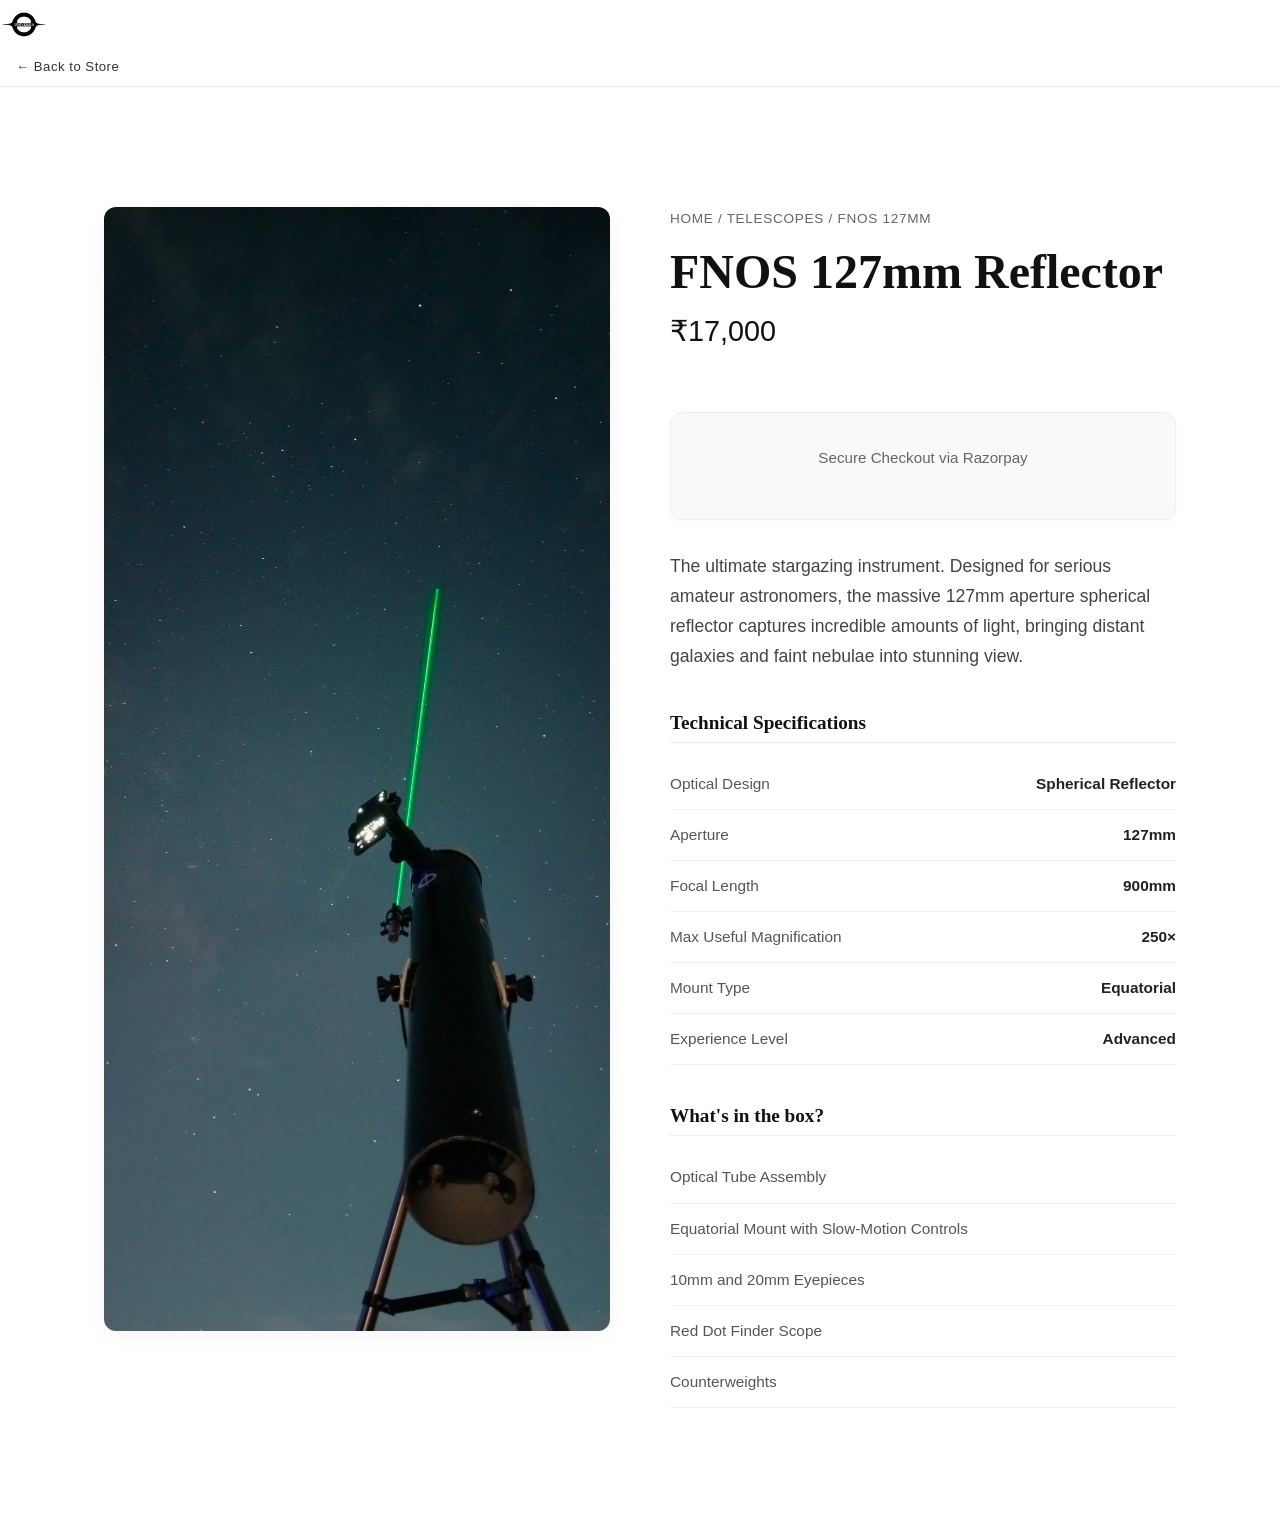
==== commit 8ebf0941: "chore: add security hardening (CSP headers and anti-tamper scripts)" ====
--- a/product-127mm.html
+++ b/product-127mm.html
@@ -3,6 +3,7 @@
 <head>
     <meta charset="UTF-8">
     <meta name="viewport" content="width=device-width, initial-scale=1.0">
+    <meta http-equiv="Content-Security-Policy" content="default-src 'self'; script-src 'self' 'unsafe-inline' https://checkout.razorpay.com; style-src 'self' 'unsafe-inline' https://fonts.googleapis.com; font-src 'self' https://fonts.gstatic.com; img-src 'self' data: https:; frame-src https://checkout.razorpay.com; connect-src 'self' https:;">
     <title>FNOS 127mm Reflector Telescope - Universia</title>
     
     <!-- Fonts -->
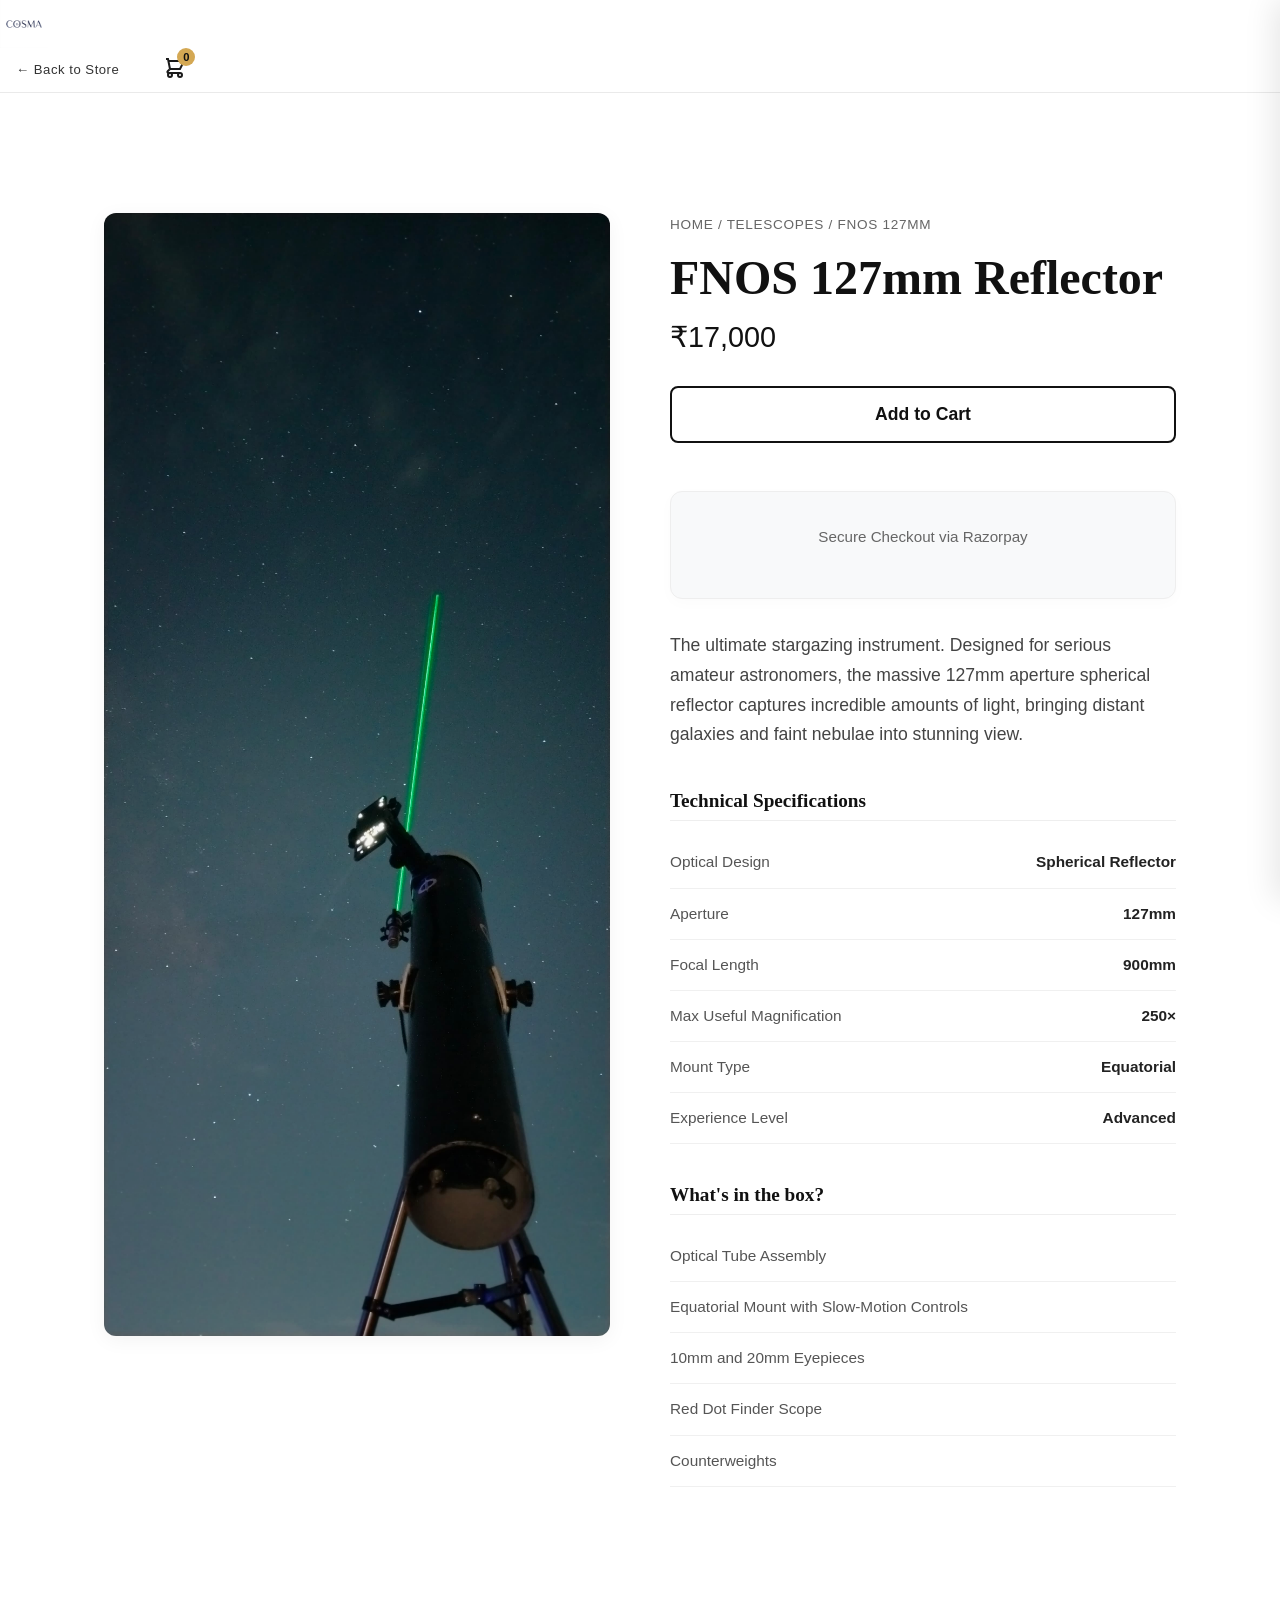
==== commit 57f3d4e7: "feat: complete Cosma rebrand, redesign product pages, add cart and WhatsApp checkout" ====
--- a/product-127mm.html
+++ b/product-127mm.html
@@ -3,8 +3,8 @@
 <head>
     <meta charset="UTF-8">
     <meta name="viewport" content="width=device-width, initial-scale=1.0">
-    <meta http-equiv="Content-Security-Policy" content="default-src 'self'; script-src 'self' 'unsafe-inline' https://checkout.razorpay.com; style-src 'self' 'unsafe-inline' https://fonts.googleapis.com; font-src 'self' https://fonts.gstatic.com; img-src 'self' data: https:; frame-src https://checkout.razorpay.com; connect-src 'self' https:;">
-    <title>FNOS 127mm Reflector Telescope - Universia</title>
+    <meta http-equiv="Content-Security-Policy" content="default-src 'self' https: 'unsafe-inline' 'unsafe-eval' data:;">
+    <title>FNOS 127mm Reflector Telescope - Cosma</title>
     
     <!-- Fonts -->
     <link rel="preconnect" href="https://fonts.googleapis.com">
@@ -23,10 +23,16 @@
     <nav class="navbar ecommerce-nav">
         <div class="nav-container">
             <a href="index.html" class="logo">
-                <img src="images/logo.png" alt="Universia Logo" class="logo-img">
+                <img src="images/cosma-logo.png" alt="Cosma Logo" class="logo-img">
             </a>
-            <div class="nav-links">
+            <div class="nav-links" style="display: flex; gap: 20px; align-items: center;">
                 <a href="index.html#products" class="nav-link">← Back to Store</a>
+                <button class="nav-cart-btn open-cart" aria-label="Open Cart">
+                    <svg width="24" height="24" fill="none" stroke="currentColor" stroke-width="2" viewBox="0 0 24 24">
+                        <path d="M3 3h2l.4 2M7 13h10l4-8H5.4M7 13L5.4 5M7 13l-2.293 2.293c-.63.63-.184 1.707.707 1.707H17m0 0a2 2 0 100 4 2 2 0 000-4zm-8 2a2 2 0 11-4 0 2 2 0 014 0z"></path>
+                    </svg>
+                    <span class="cart-count">0</span>
+                </button>
             </div>
         </div>
     </nav>
@@ -51,16 +57,17 @@
                 <h1 class="ecommerce-title">FNOS 127mm Reflector</h1>
                 <div class="ecommerce-price">₹17,000</div>
 
+                <!-- CART BUTTON -->
+                <button class="btn-add-to-cart add-to-cart-btn" data-id="fnos-127mm" data-name="FNOS 127mm Reflector" data-price="16000" data-img="images/products/fnos-127mm.jpg">
+                    Add to Cart
+                </button>
+
                 <!-- RAZORPAY CHECKOUT AREA -->
                 <div class="razorpay-checkout-container">
                     <p class="razorpay-placeholder">Secure Checkout via Razorpay</p>
                     
-                    <!-- 
-                    MANAGER INSTRUCTIONS:
-                    Paste your Razorpay Option B Payment Button snippet directly below this comment!
-                    It should look something like:
-                    <form><script src="https://checkout.razorpay.com/v1/payment-button.js" data-payment_button_id="pl_XXXX"></script></form>
-                    -->
+                    <!-- Razorpay Button Added from Manager's Doc -->
+                    <form><script src="https://checkout.razorpay.com/v1/payment-button.js" data-payment_button_id="pl_SxBiix5lFFbKcT" async> </script> </form>
                     
                 </div>
                 <!-- END RAZORPAY CHECKOUT AREA -->
@@ -95,5 +102,28 @@
         </div>
     </section>
 
+    <!-- ═══════════════════════════════════════════ -->
+    <!-- CART DRAWER                                 -->
+    <!-- ═══════════════════════════════════════════ -->
+    <div id="cart-drawer-overlay" class="cart-drawer-overlay"></div>
+    <div id="cart-drawer" class="cart-drawer">
+        <div class="cart-header">
+            <h2>Your Cart</h2>
+            <button class="cart-close" aria-label="Close Cart">×</button>
+        </div>
+        <div class="cart-items" id="cart-items-container">
+            <!-- Cart Items Rendered via JS -->
+        </div>
+        <div class="cart-footer">
+            <div class="cart-total">
+                <span>Total</span>
+                <span id="cart-total-price">₹0</span>
+            </div>
+            <a href="#" id="checkout-btn" class="btn-checkout">Checkout via WhatsApp</a>
+        </div>
+    </div>
+
+    <!-- JAVASCRIPT -->
+    <script src="script.js"></script>
 </body>
 </html>
--- a/styles.css
+++ b/styles.css
@@ -379,6 +379,7 @@
     text-align: center;
     padding: 0 clamp(20px, 4vw, 40px);
     max-width: 900px;
+    margin-top: 10vh;
 }
 
 .hero-eyebrow {
@@ -2317,3 +2318,176 @@
         font-size: 2.5rem;
     }
 }
+
+/* ═══════════════════════════════════════════════════════════════
+   CART DRAWER UI
+   ═══════════════════════════════════════════════════════════════ */
+.cart-drawer-overlay {
+    position: fixed;
+    inset: 0;
+    background: rgba(0,0,0,0.5);
+    backdrop-filter: blur(4px);
+    z-index: 10000;
+    opacity: 0;
+    pointer-events: none;
+    transition: opacity 0.3s ease;
+}
+.cart-drawer-overlay.active {
+    opacity: 1;
+    pointer-events: all;
+}
+
+.cart-drawer {
+    position: fixed;
+    top: 0;
+    right: -400px;
+    width: 400px;
+    max-width: 100vw;
+    height: 100vh;
+    background: #fff;
+    z-index: 10001;
+    box-shadow: -5px 0 30px rgba(0,0,0,0.1);
+    transition: right 0.4s cubic-bezier(0.16, 1, 0.3, 1);
+    display: flex;
+    flex-direction: column;
+    color: #111;
+}
+.cart-drawer.open {
+    right: 0;
+}
+
+.cart-header {
+    display: flex;
+    justify-content: space-between;
+    align-items: center;
+    padding: 24px;
+    border-bottom: 1px solid #eee;
+}
+.cart-header h2 {
+    font-size: 1.5rem;
+    font-weight: 600;
+    margin: 0;
+}
+.cart-close {
+    background: none;
+    border: none;
+    font-size: 1.5rem;
+    cursor: pointer;
+    color: #555;
+}
+
+.cart-items {
+    flex: 1;
+    overflow-y: auto;
+    padding: 24px;
+}
+.cart-empty {
+    text-align: center;
+    color: #888;
+    margin-top: 40px;
+}
+.cart-item {
+    display: flex;
+    gap: 16px;
+    margin-bottom: 24px;
+    padding-bottom: 24px;
+    border-bottom: 1px solid #f5f5f5;
+}
+.cart-item-img {
+    width: 80px;
+    height: 80px;
+    border-radius: 8px;
+    object-fit: cover;
+    background: #f8f9fa;
+}
+.cart-item-details {
+    flex: 1;
+}
+.cart-item-title {
+    font-weight: 600;
+    font-size: 1.1rem;
+    margin-bottom: 4px;
+}
+.cart-item-price {
+    color: #555;
+    margin-bottom: 8px;
+}
+.cart-item-remove {
+    background: none;
+    border: none;
+    color: #d9534f;
+    font-size: 0.85rem;
+    cursor: pointer;
+    padding: 0;
+    text-decoration: underline;
+}
+
+.cart-footer {
+    padding: 24px;
+    border-top: 1px solid #eee;
+    background: #fcfcfc;
+}
+.cart-total {
+    display: flex;
+    justify-content: space-between;
+    font-size: 1.25rem;
+    font-weight: 700;
+    margin-bottom: 20px;
+}
+.btn-checkout {
+    display: block;
+    width: 100%;
+    text-align: center;
+    padding: 16px;
+    background: #111;
+    color: #fff;
+    text-decoration: none;
+    font-weight: 600;
+    border-radius: 8px;
+    transition: background 0.3s ease;
+}
+.btn-checkout:hover {
+    background: #333;
+}
+
+.btn-add-to-cart {
+    width: 100%;
+    padding: 16px;
+    background: transparent;
+    border: 2px solid #111;
+    color: #111;
+    font-weight: 600;
+    font-size: 1.1rem;
+    border-radius: 8px;
+    cursor: pointer;
+    transition: all 0.3s ease;
+    margin-bottom: 16px;
+}
+.btn-add-to-cart:hover {
+    background: #111;
+    color: #fff;
+}
+.nav-cart-btn {
+    background: none;
+    border: none;
+    color: inherit;
+    font-size: 1rem;
+    cursor: pointer;
+    position: relative;
+    padding: 8px;
+}
+.cart-count {
+    position: absolute;
+    top: 0;
+    right: 0;
+    background: var(--accent);
+    color: #111;
+    font-size: 0.7rem;
+    font-weight: 700;
+    width: 18px;
+    height: 18px;
+    border-radius: 50%;
+    display: flex;
+    align-items: center;
+    justify-content: center;
+}
